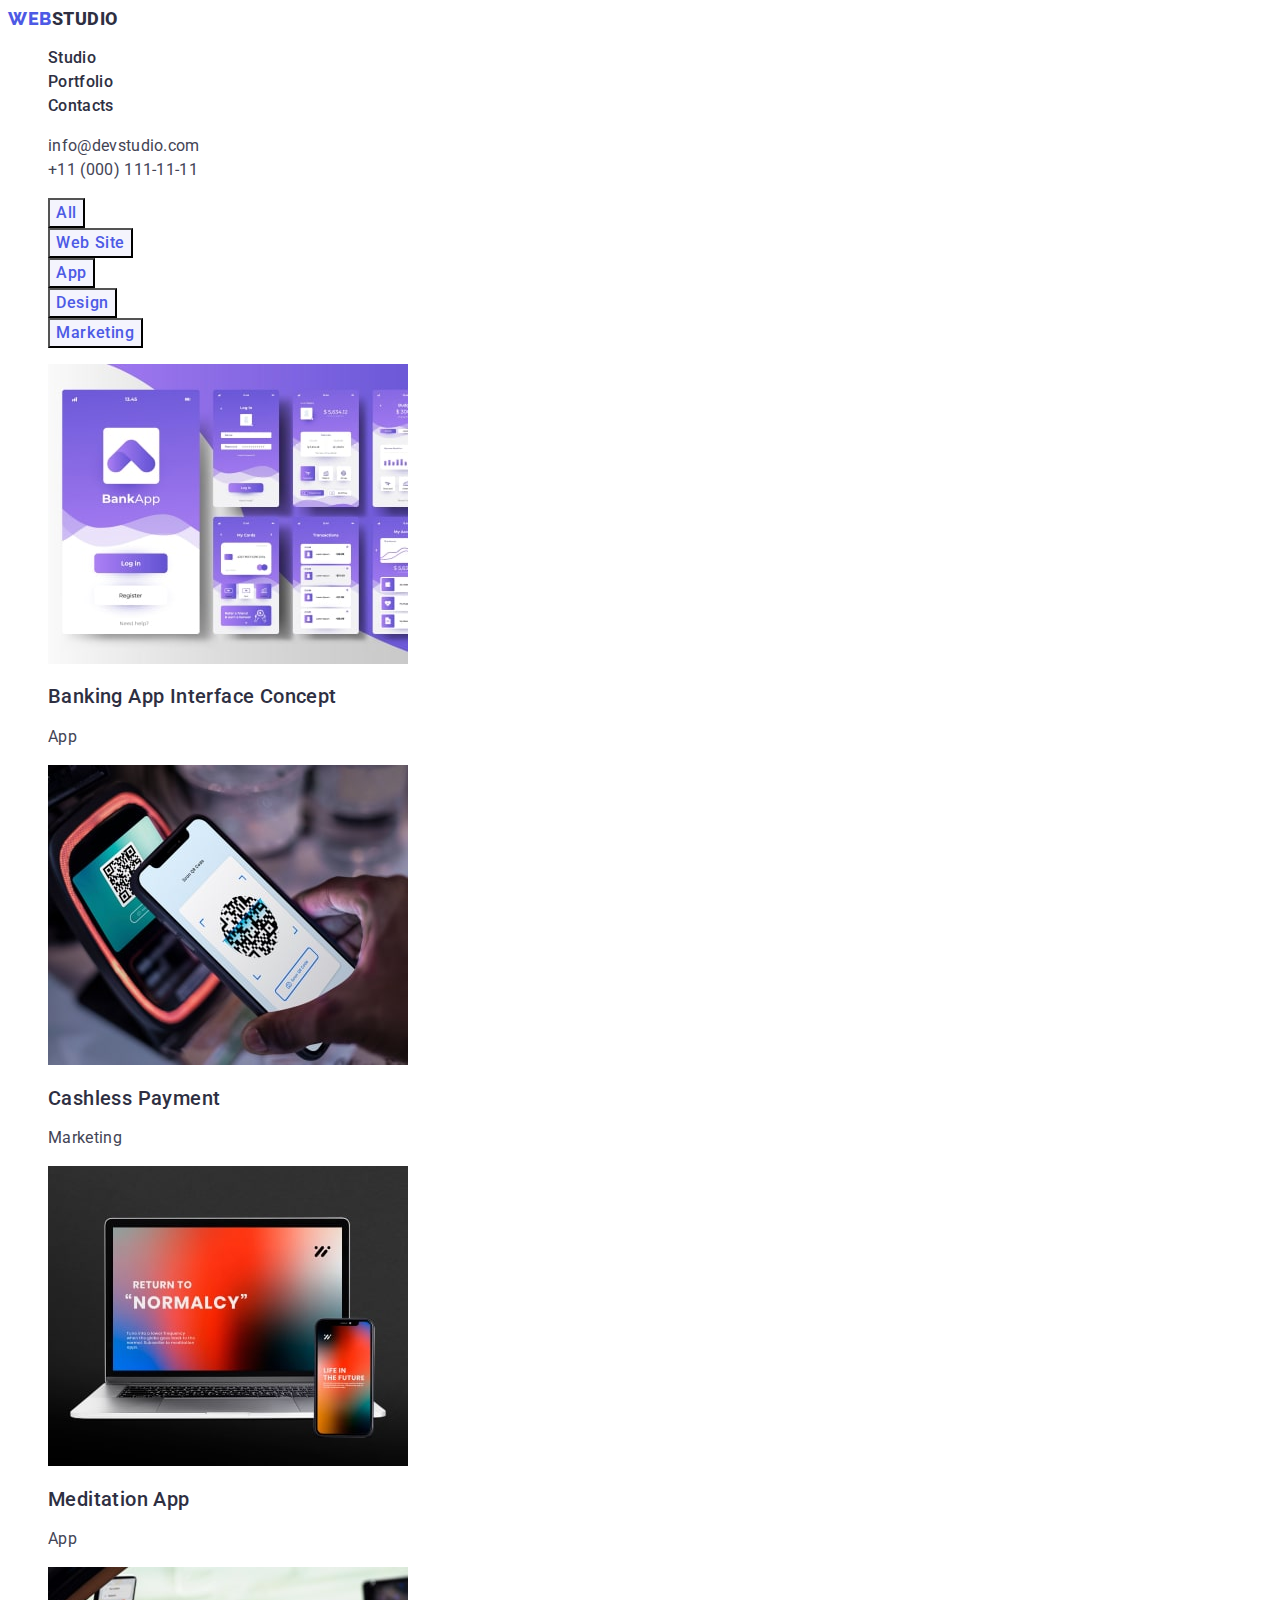
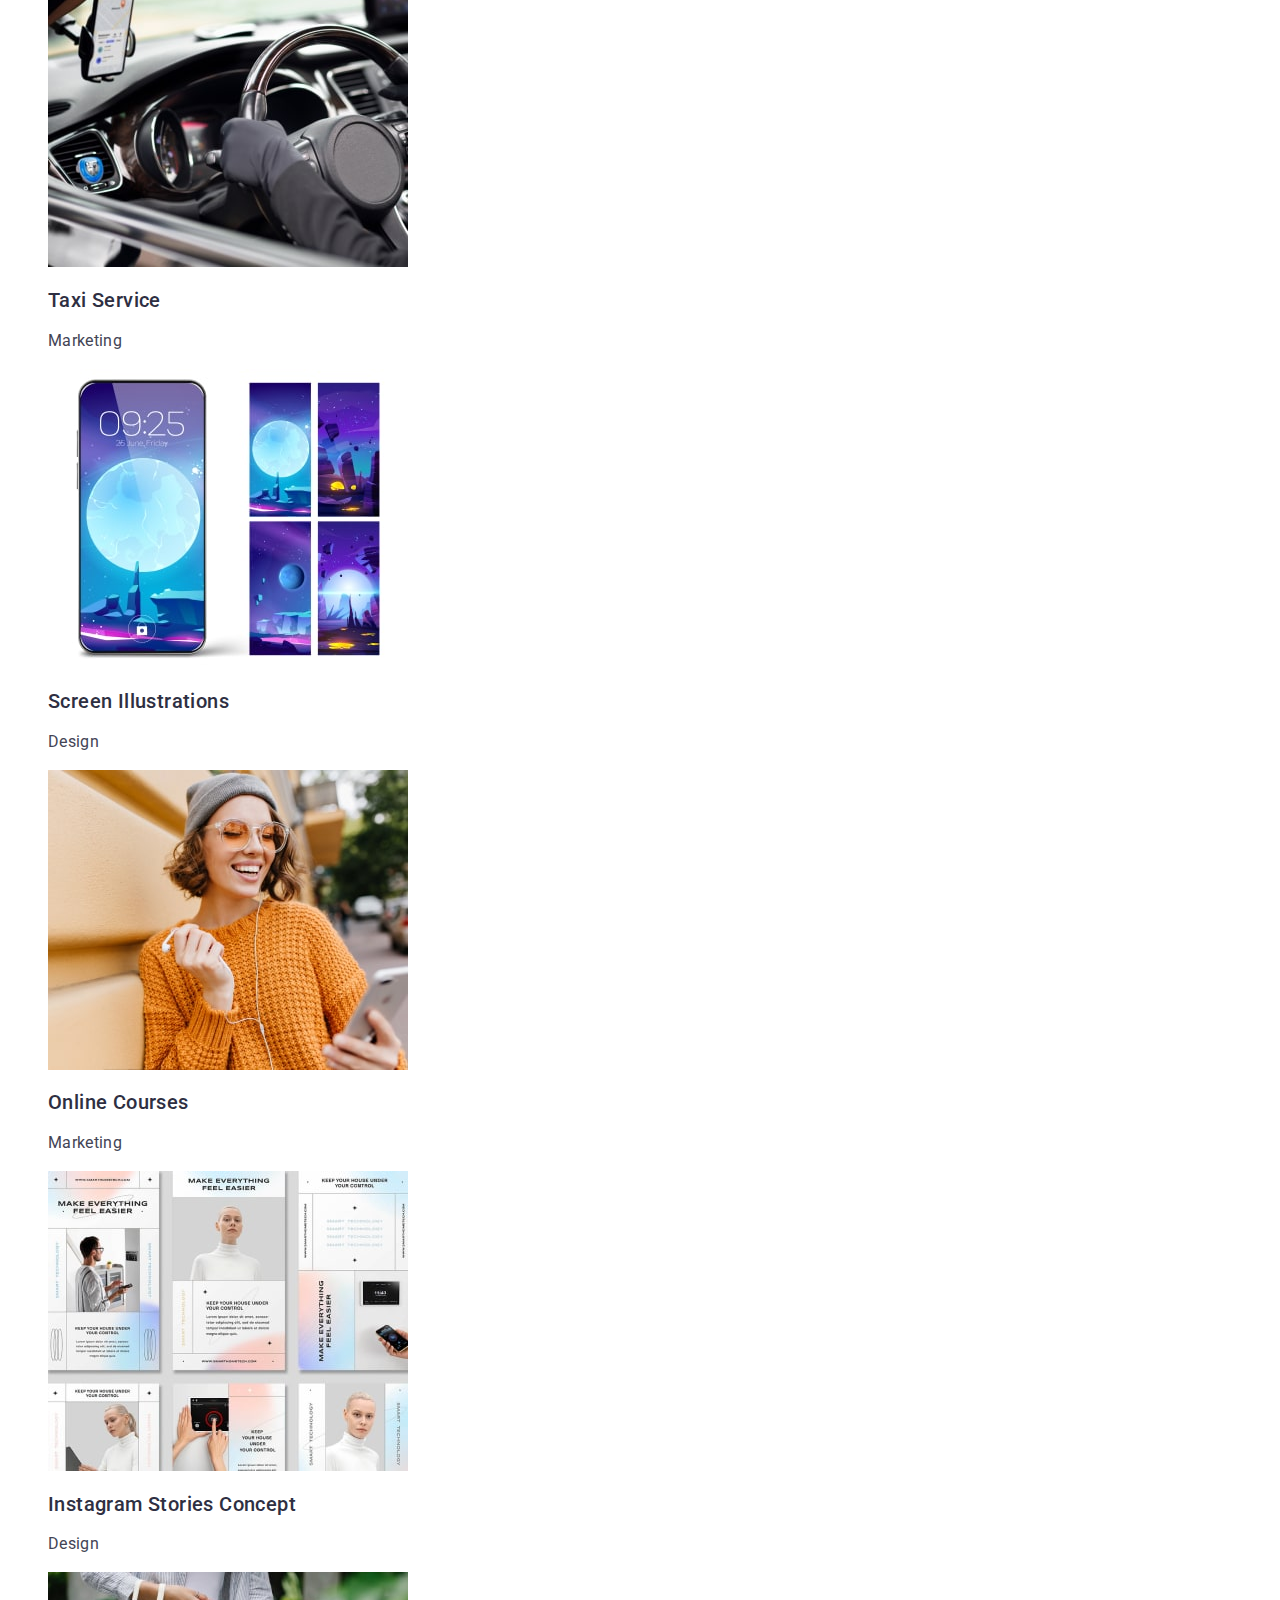
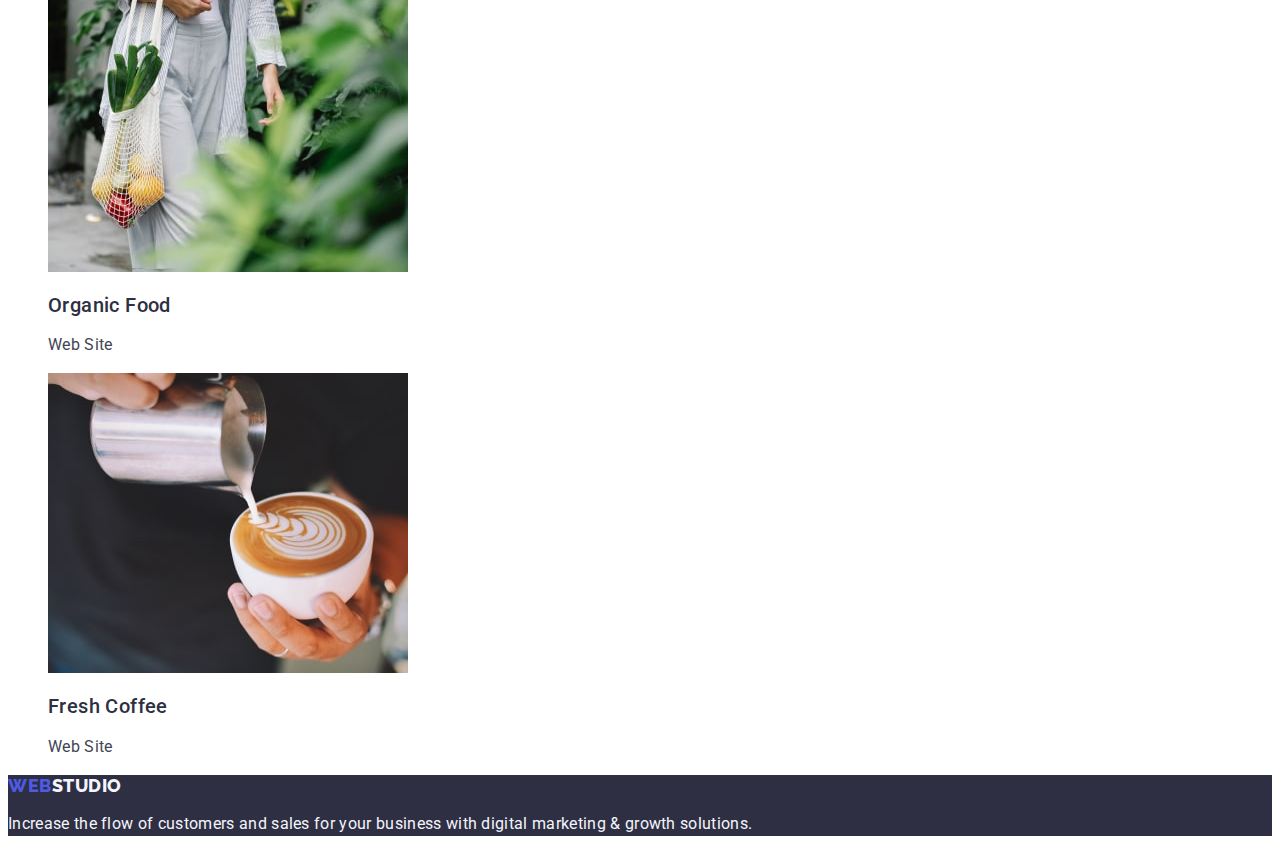
==== portfolio.html @ ce233e4f "update" ====
<!DOCTYPE html>
<html lang="en">
  <head>
    <meta charset="UTF-8" />
    <meta name="viewport" content="width=device-width, initial-scale=1.0" />
    <title>Web studio</title>
    <link rel="preconnect" href="https://fonts.googleapis.com" />
    <link rel="preconnect" href="https://fonts.gstatic.com" crossorigin />
    <link
      href="https://fonts.googleapis.com/css2?family=Raleway:wght@800&family=Roboto:wght@400;500;700&display=swap"
      rel="stylesheet"
    />
    <link rel="stylesheet" href="./css/style.css" />
  </head>
  <body>
    <header class="header">
      <nav class="header-navigation">
        <a class="header-logo link" href="./index.html"
          >Web<span class="header-logo-color">Studio</span></a
        >
        <ul class="header-navigation-list list">
          <li class="header-navigation-item">
            <a class="header-link link nav" href="./index.html">Studio</a>
          </li>
          <li class="header-navigation-item">
            <a class="header-link link nav" href="./portfolio.html"
              >Portfolio</a
            >
          </li>
          <li class="header-navigation-item">
            <a class="header-link link nav" href="">Contacts</a>
          </li>
        </ul>
      </nav>
      <address class="header-address address">
        <ul class="header-address-list list">
          <li class="header-address-item">
            <a
              class="header-address-link link nav"
              href="mailto:info@devstudio.com"
              >info@devstudio.com</a
            >
          </li>
          <li class="header-address-item">
            <a class="header-address-link link nav" href="tel:+110001111111"
              >+11 (000) 111-11-11</a
            >
          </li>
        </ul>
      </address>
    </header>
    <main>
      <section class="portfolio">
        <h1 class="portfolio-title" hidden>Filters</h1>
        <ul class="portfolio-filter-list list">
          <li class="portfolio-filter-item">
            <button class="portfolio-filter-button button" type="button">
              All
            </button>
          </li>
          <li class="portfolio-filter-item">
            <button class="portfolio-filter-button button" type="button">
              Web Site
            </button>
          </li>
          <li class="portfolio-filter-item">
            <button class="portfolio-filter-button button" type="button">
              App
            </button>
          </li>
          <li class="portfolio-filter-item">
            <button class="portfolio-filter-button button" type="button">
              Design
            </button>
          </li>
          <li class="portfolio-filter-item">
            <button class="portfolio-filter-button button" type="button">
              Marketing
            </button>
          </li>
        </ul>
        <ul class="portfolio-list list">
          <li class="portfolio-list-item">
            <a class="portfolio-img-link link" href="">
              <img
                class="portfolio-list-img"
                src="./images/banking-app.jpg"
                alt="Banking App Interface Concept"
                width="360"
                height="300"
              />
              <h2 class="portfolio-list-title">
                Banking App Interface Concept
              </h2>
              <p class="portfolio-list-text">App</p></a
            >
          </li>
          <li class="portfolio-list-item">
            <a class="portfolio-img-link link" href="">
              <img
                class="portfolio-list-img"
                src="./images/cashless-payment.jpg"
                alt="Cashless Payment"
                width="360"
                height="300"
              />
              <h2 class="portfolio-list-title">Cashless Payment</h2>
              <p class="portfolio-list-text">Marketing</p></a
            >
          </li>
          <li class="portfolio-list-item">
            <a class="portfolio-img-link link" href="">
              <img
                class="portfolio-list-img"
                src="./images/meditation-app.jpg"
                alt="Meditation App"
                width="360"
                height="300"
              />
              <h2 class="portfolio-list-title">Meditation App</h2>
              <p class="portfolio-list-text">App</p></a
            >
          </li>
          <li class="portfolio-list-item">
            <a class="portfolio-img-link link" href="">
              <img
                class="portfolio-list-img"
                src="./images/taxi-service.jpg"
                alt="Taxi Service"
                width="360"
                height="300"
              />
              <h2 class="portfolio-list-title">Taxi Service</h2>
              <p class="portfolio-list-text">Marketing</p></a
            >
          </li>
          <li class="portfolio-list-item">
            <a class="portfolio-img-link link" href="">
              <img
                class="portfolio-list-img"
                src="./images/screen-illustrations.jpg"
                alt="Screen Illustrations"
                width="360"
                height="300"
              />
              <h2 class="portfolio-list-title">Screen Illustrations</h2>
              <p class="portfolio-list-text">Design</p></a
            >
          </li>
          <li class="portfolio-list-item">
            <a class="portfolio-img-link link" href="">
              <img
                class="portfolio-list-img"
                src="./images/online-courses.jpg"
                alt="Online Courses"
                width="360"
                height="300"
              />
              <h2 class="portfolio-list-title">Online Courses</h2>
              <p class="portfolio-list-text">Marketing</p></a
            >
          </li>
          <li class="portfolio-list-item">
            <a class="portfolio-img-link link" href="">
              <img
                class="portfolio-list-img"
                src="./images/instagram-stories-concept.jpg"
                alt="Instagram Stories Concept"
                width="360"
                height="300"
              />
              <h2 class="portfolio-list-title">Instagram Stories Concept</h2>
              <p class="portfolio-list-text">Design</p></a
            >
          </li>
          <li class="portfolio-list-item">
            <a class="portfolio-img-link link" href="">
              <img
                class="portfolio-list-img"
                src="./images/organic-food.jpg"
                alt="Organic Food"
                width="360"
                height="300"
              />
              <h2 class="portfolio-list-title">Organic Food</h2>
              <p class="portfolio-list-text">Web Site</p></a
            >
          </li>
          <li class="portfolio-list-item">
            <a class="portfolio-img-link link" href="">
              <img
                class="portfolio-list-img"
                src="./images/fresh-coffee.jpg"
                alt="Fresh Coffee"
                width="360"
                height="300"
              />
              <h2 class="portfolio-list-title">Fresh Coffee</h2>
              <p class="portfolio-list-text">Web Site</p></a
            >
          </li>
        </ul>
      </section>
    </main>
    <footer class="footer">
      <a class="footer-logo link" href="./index.html"
        >Web<span class="footer-logo-color">Studio</span></a
      >
      <p class="footer-text">
        Increase the flow of customers and sales for your business with digital
        marketing & growth solutions.
      </p>
    </footer>
  </body>
</html>
---- css/style.css ----
:root {
  /* Fonts --------------------------------------------------------------- */

  --pramiry-font: "Roboto", sans-serif;

  /* Colors ---------------------------------------------------------------*/
  --iris: #4d5ae5;
  --ocean: #404bbf;
  --navy-blue: #2e2f42;
  --green: #31d0aa;
  --slate: #434455;
  --light-slate: #8e8f99;
  --cornflower: #e7e9fc;
  --cloud: #f4f4fd;
  --navy-blue-modal: #2e2f42;
  --grey: #2e2f42;
  --white: #fff;
  --dairy: #fcfcfc;
}

body {
  font-family: var(--pramiry-font);
  color: #434455;
  background-color: var(--white);
}

.link {
  text-decoration: none;
  color: currentColor;
}
.list {
  list-style-type: none;
}
.address {
  font-style: normal;
}
.button:hover,
.button:focus {
  color: var(--white);
  background: var(--ocean);
}
.nav:active,
.nav:hover,
.nav:focus {
  color: var(--ocean);
}
/* Header styles --------------------------------------------------------------- */

.header {
}
.header-navigation {
}
.header-logo {
  color: var(--iris);
  font-family: "Raleway", sans-serif;
  font-size: 18px;
  font-weight: 800;
  line-height: 1.17;
  letter-spacing: 0.03em;
  text-transform: uppercase;
}
.header-logo-color {
  font-family: var(--pramiry-font);
  color: var(--navy-blue-modal);
  font-size: 18px;
  font-weight: 800;
  line-height: 1.16;
  letter-spacing: 0.03em;
}
.header-navigation-list {
}
.header-navigation-item {
  color: var(--navy-blue);
  font-family: Roboto;
  font-size: 16px;
  font-weight: 500;
  line-height: 1.5;
  letter-spacing: 0.02em;
}
.header-link {
}
.header-address {
  font-style: normal;
}
.header-address-list {
}
.header-address-item {
  color: var(--slate);
  font-family: Roboto;
  font-size: 16px;
  font-style: normal;
  line-height: 1.5;
  letter-spacing: 0.02em;
}
.header-address-link {
}

/* Main styles --------------------------------------------------------------- */

.main {
}

/* Hero ---------------------------------------------------------------*/

.hero {
  background: var(--navy-blue);
}
.hero-title {
  color: var(--white);
  text-align: center;
  font-family: --pramiry-font;
  font-size: 56px;
  line-height: 1.07;
  letter-spacing: 0.02em;
}
.hero-button {
  color: var(--white);
  background: var(--iris);
  font-family: var(--pramiry-font);
  font-size: 16px;
  font-weight: 500;
  line-height: 1.5;
  letter-spacing: 0.04em;
  cursor: pointer;
}

/*Adventages ---------------------------------------------------------------*/

.advantages {
}
.advantages-title {
}
.advantages-list {
}
.advantages-list-item {
}
.advantages-item-title {
  color: var(--navy-blue);
  font-family: var(--pramiry-font);
  font-size: 20px;
  font-weight: 500;
  line-height: 1.2;
  letter-spacing: 0.02em;
}
.advantages-item-text {
  color: var(--slate);
  font-family: var(--pramiry-font);
  font-size: 16px;
  line-height: 1.5;
  letter-spacing: 0.02em;
}

/* Examples --------------------------------------------------------------- */

.examples {
}
.examples-title {
  color: var(--navy-blue);
  text-align: center;
  font-family: var(--pramiry-font);
  font-size: 36px;
  line-height: 1.11;
  letter-spacing: 0.02em;
  text-transform: capitalize;
}
.examples-list {
}
.examples-list-item {
}
.examples-list-img {
}

/* Team --------------------------------------------------------------- */

.team {
  background-color: var(--cloud);
}
.team-title {
  color: var(--navy-blue);
  text-align: center;
  font-family: var(--pramiry-font);
  font-size: 36px;
  line-height: 1.11;
  letter-spacing: 0.02em;
  text-transform: capitalize;
}
.team-list {
}
.team-list-item {
  background-color: var(--white);
}
.team-list-img {
}
.team-list-title {
  color: var(--navy-blue);
  text-align: center;
  font-family: var(--pramiry-font);
  font-size: 20px;
  font-weight: 500;
  line-height: 1.2;
  letter-spacing: 0.02em;
}
.team-list-text {
  color: var(--slate);
  text-align: center;
  font-family: var(--pramiry-font);
  font-size: 16px;
  line-height: 1.5;
  letter-spacing: 0.02em;
}

/* Footer --------------------------------------------------------------- */

.footer {
  background: var(--navy-blue);
}
.footer-text {
  color: var(--cloud);
  font-family: var(--pramiry-font);
  font-size: 16px;
  line-height: 1.5;
  letter-spacing: 0.02em;
}
.footer-logo {
  color: var(--iris);
  font-family: "Raleway", sans-serif;
  font-size: 18px;
  font-weight: 800;
  line-height: 1.17;
  letter-spacing: 0.03em;
  text-transform: uppercase;
}
.footer-logo-link {
}
.footer-logo-color {
  color: var(--cloud, #f4f4fd);
  font-family: "Raleway", sans-serif;
  font-size: 18px;
  font-weight: 800;
  line-height: 1.17;
  letter-spacing: 0.03em;
  text-transform: uppercase;
}

/* Portfolio ---------------------------------------------------------------*/

.portfolio {
}
.portfolio-title {
}
.portfolio-filter-list {
}
.portfolio-filter-item {
}
.portfolio-filter-button {
  color: var(--iris);
  background: var(--cloud);
  text-align: center;
  font-family: var(--pramiry-font);
  font-size: 16px;
  font-weight: 500;
  line-height: 1.5;
  letter-spacing: 0.04em;
  cursor: pointer;
}
.portfolio-list {
}
.portfolio-list-item {
}
.portfolio-list-img {
}
.portfolio-img-link {
}
.portfolio-list-title {
  color: var(--navy-blue);
  font-family: var(--pramiry-font);
  font-size: 20px;
  font-weight: 500;
  line-height: 1.2;
  letter-spacing: 0.02em;
}
.portfolio-list-text {
  color: var(--slate);
  font-family: var(--pramiry-font);
  font-size: 16px;
  line-height: 1.5;
  letter-spacing: 0.02em;
}
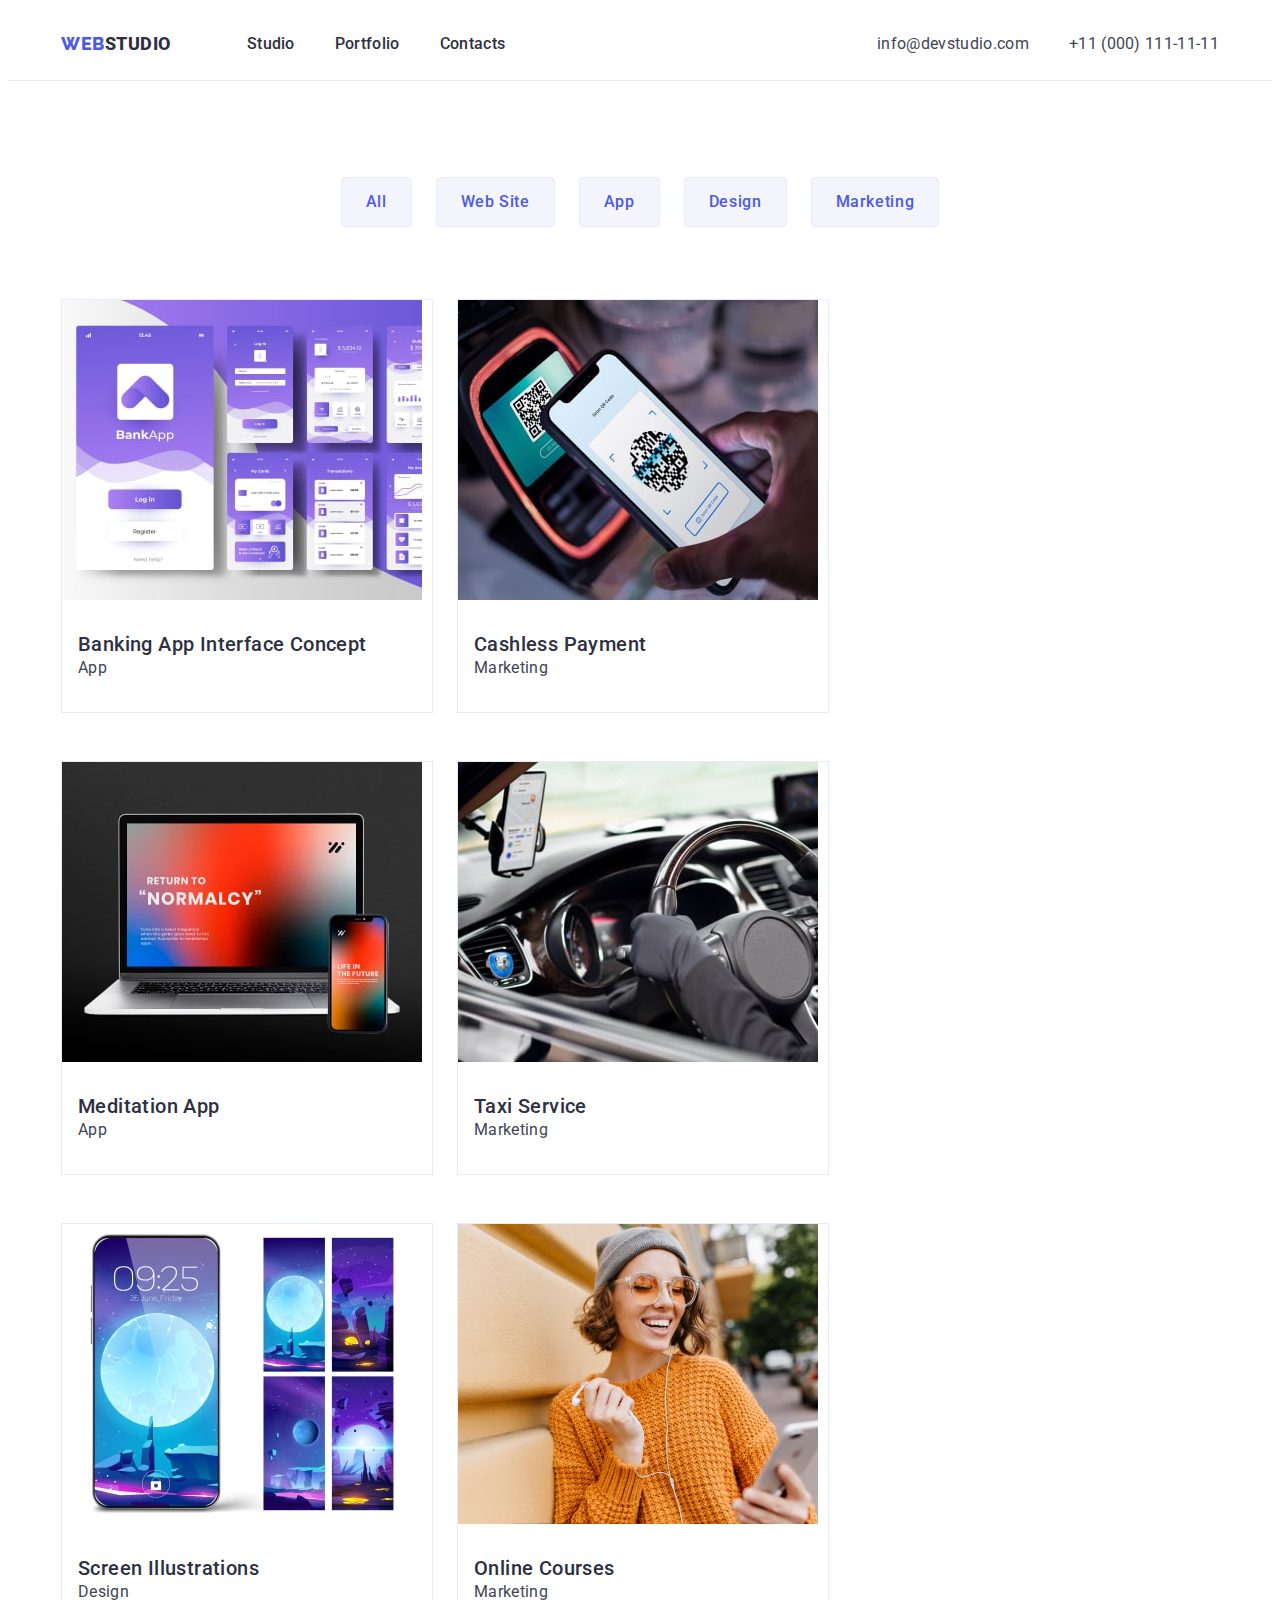
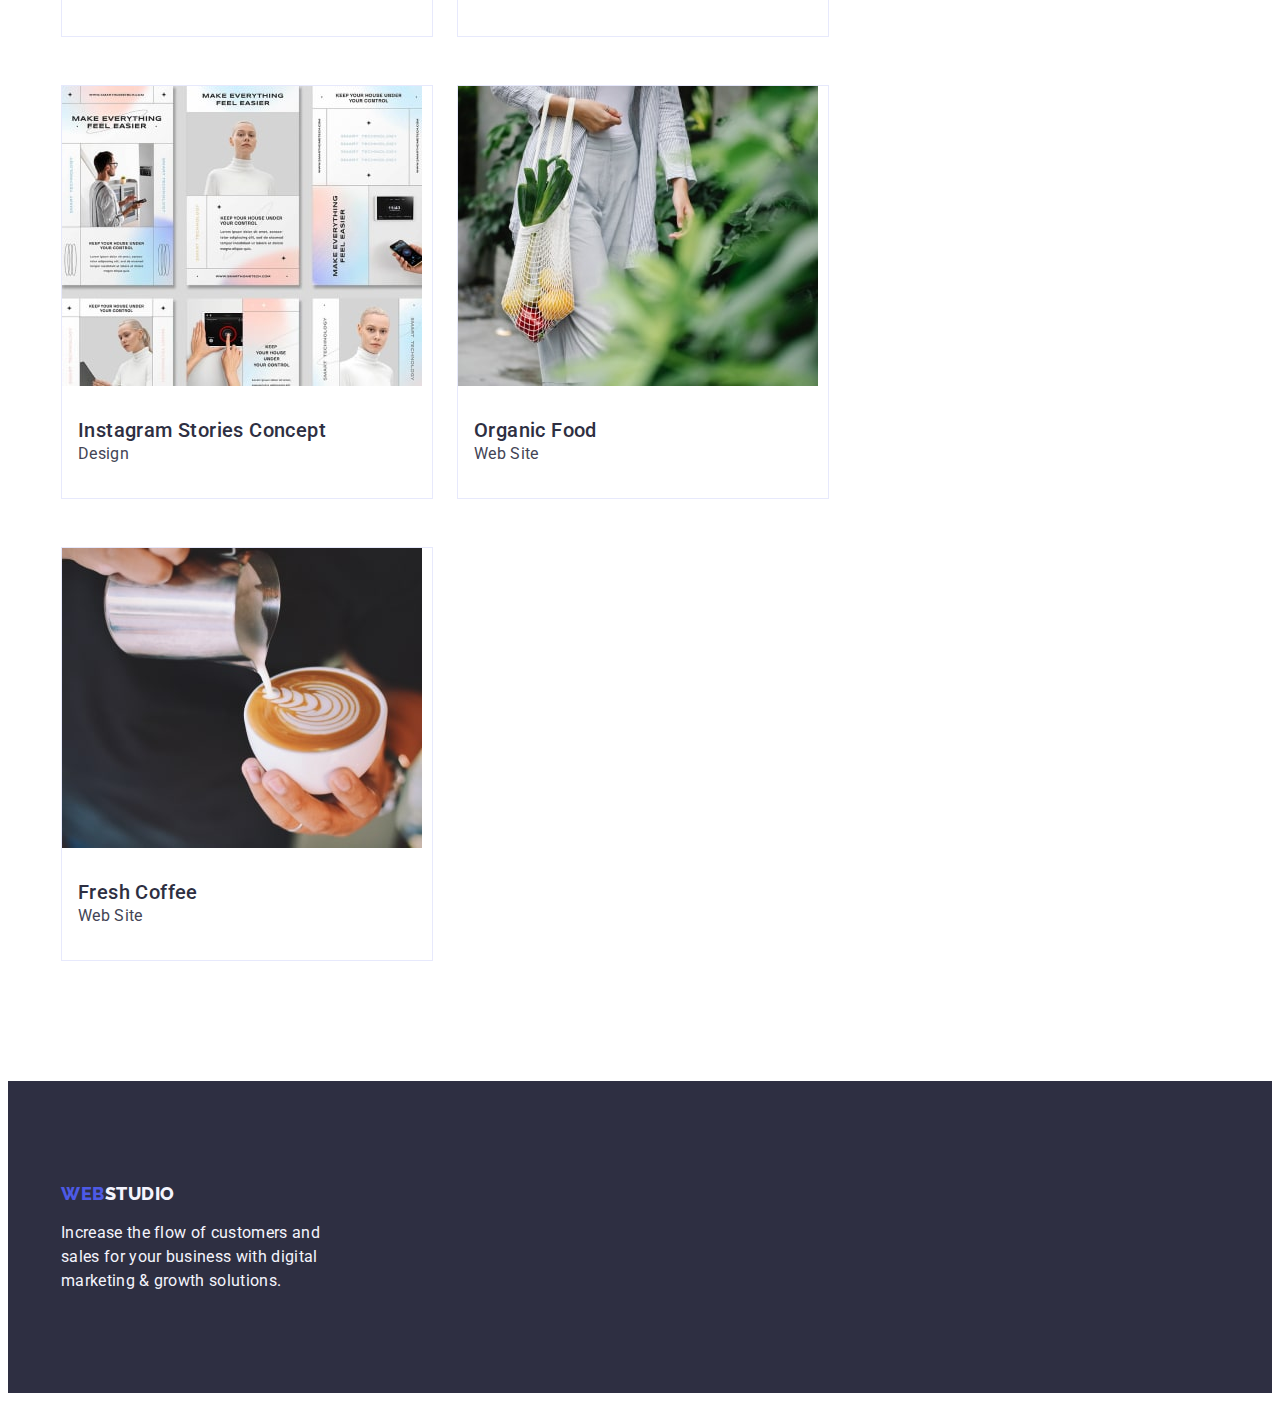
==== commit 43a6bdbc: "update" ====
--- a/portfolio.html
+++ b/portfolio.html
@@ -10,206 +10,221 @@
       href="https://fonts.googleapis.com/css2?family=Raleway:wght@800&family=Roboto:wght@400;500;700&display=swap"
       rel="stylesheet"
     />
+    <link
+      rel="stylesheet"
+      href="https://cdnjs.cloudflare.com/ajax/libs/modern-normalize/2.0.0/modern-normalize.min.css"
+      integrity="sha512-4xo8blKMVCiXpTaLzQSLSw3KFOVPWhm/TRtuPVc4WG6kUgjH6J03IBuG7JZPkcWMxJ5huwaBpOpnwYElP/m6wg=="
+      crossorigin="anonymous"
+      referrerpolicy="no-referrer"
+    />
     <link rel="stylesheet" href="./css/style.css" />
   </head>
   <body>
     <header class="header">
-      <nav class="header-navigation">
-        <a class="header-logo link" href="./index.html"
-          >Web<span class="header-logo-color">Studio</span></a
-        >
-        <ul class="header-navigation-list list">
-          <li class="header-navigation-item">
-            <a class="header-link link nav" href="./index.html">Studio</a>
-          </li>
-          <li class="header-navigation-item">
-            <a class="header-link link nav" href="./portfolio.html"
-              >Portfolio</a
-            >
-          </li>
-          <li class="header-navigation-item">
-            <a class="header-link link nav" href="">Contacts</a>
-          </li>
-        </ul>
-      </nav>
-      <address class="header-address address">
-        <ul class="header-address-list list">
-          <li class="header-address-item">
-            <a
-              class="header-address-link link nav"
-              href="mailto:info@devstudio.com"
-              >info@devstudio.com</a
-            >
-          </li>
-          <li class="header-address-item">
-            <a class="header-address-link link nav" href="tel:+110001111111"
-              >+11 (000) 111-11-11</a
-            >
-          </li>
-        </ul>
-      </address>
+      <div class="container header-container">
+        <nav class="header-navigation">
+          <a class="header-logo link" href="./index.html"
+            >Web<span class="header-logo-color">Studio</span></a
+          >
+          <ul class="header-navigation-list list">
+            <li class="header-navigation-item">
+              <a class="header-link link nav" href="./index.html">Studio</a>
+            </li>
+            <li class="header-navigation-item">
+              <a class="header-link link nav" href="./portfolio.html"
+                >Portfolio</a
+              >
+            </li>
+            <li class="header-navigation-item">
+              <a class="header-link link nav" href="">Contacts</a>
+            </li>
+          </ul>
+        </nav>
+        <address class="header-address address">
+          <ul class="header-address-list list">
+            <li class="header-address-item">
+              <a
+                class="header-address-link link nav"
+                href="mailto:info@devstudio.com"
+                >info@devstudio.com</a
+              >
+            </li>
+            <li class="header-address-item">
+              <a class="header-address-link link nav" href="tel:+110001111111"
+                >+11 (000) 111-11-11</a
+              >
+            </li>
+          </ul>
+        </address>
+      </div>
     </header>
     <main>
       <section class="portfolio">
-        <h1 class="portfolio-title" hidden>Filters</h1>
-        <ul class="portfolio-filter-list list">
-          <li class="portfolio-filter-item">
-            <button class="portfolio-filter-button button" type="button">
-              All
-            </button>
-          </li>
-          <li class="portfolio-filter-item">
-            <button class="portfolio-filter-button button" type="button">
-              Web Site
-            </button>
-          </li>
-          <li class="portfolio-filter-item">
-            <button class="portfolio-filter-button button" type="button">
-              App
-            </button>
-          </li>
-          <li class="portfolio-filter-item">
-            <button class="portfolio-filter-button button" type="button">
-              Design
-            </button>
-          </li>
-          <li class="portfolio-filter-item">
-            <button class="portfolio-filter-button button" type="button">
-              Marketing
-            </button>
-          </li>
-        </ul>
-        <ul class="portfolio-list list">
-          <li class="portfolio-list-item">
-            <a class="portfolio-img-link link" href="">
-              <img
-                class="portfolio-list-img"
-                src="./images/banking-app.jpg"
-                alt="Banking App Interface Concept"
-                width="360"
-                height="300"
-              />
-              <h2 class="portfolio-list-title">
-                Banking App Interface Concept
-              </h2>
-              <p class="portfolio-list-text">App</p></a
-            >
-          </li>
-          <li class="portfolio-list-item">
-            <a class="portfolio-img-link link" href="">
-              <img
-                class="portfolio-list-img"
-                src="./images/cashless-payment.jpg"
-                alt="Cashless Payment"
-                width="360"
-                height="300"
-              />
-              <h2 class="portfolio-list-title">Cashless Payment</h2>
-              <p class="portfolio-list-text">Marketing</p></a
-            >
-          </li>
-          <li class="portfolio-list-item">
-            <a class="portfolio-img-link link" href="">
-              <img
-                class="portfolio-list-img"
-                src="./images/meditation-app.jpg"
-                alt="Meditation App"
-                width="360"
-                height="300"
-              />
-              <h2 class="portfolio-list-title">Meditation App</h2>
-              <p class="portfolio-list-text">App</p></a
-            >
-          </li>
-          <li class="portfolio-list-item">
-            <a class="portfolio-img-link link" href="">
-              <img
-                class="portfolio-list-img"
-                src="./images/taxi-service.jpg"
-                alt="Taxi Service"
-                width="360"
-                height="300"
-              />
-              <h2 class="portfolio-list-title">Taxi Service</h2>
-              <p class="portfolio-list-text">Marketing</p></a
-            >
-          </li>
-          <li class="portfolio-list-item">
-            <a class="portfolio-img-link link" href="">
-              <img
-                class="portfolio-list-img"
-                src="./images/screen-illustrations.jpg"
-                alt="Screen Illustrations"
-                width="360"
-                height="300"
-              />
-              <h2 class="portfolio-list-title">Screen Illustrations</h2>
-              <p class="portfolio-list-text">Design</p></a
-            >
-          </li>
-          <li class="portfolio-list-item">
-            <a class="portfolio-img-link link" href="">
-              <img
-                class="portfolio-list-img"
-                src="./images/online-courses.jpg"
-                alt="Online Courses"
-                width="360"
-                height="300"
-              />
-              <h2 class="portfolio-list-title">Online Courses</h2>
-              <p class="portfolio-list-text">Marketing</p></a
-            >
-          </li>
-          <li class="portfolio-list-item">
-            <a class="portfolio-img-link link" href="">
-              <img
-                class="portfolio-list-img"
-                src="./images/instagram-stories-concept.jpg"
-                alt="Instagram Stories Concept"
-                width="360"
-                height="300"
-              />
-              <h2 class="portfolio-list-title">Instagram Stories Concept</h2>
-              <p class="portfolio-list-text">Design</p></a
-            >
-          </li>
-          <li class="portfolio-list-item">
-            <a class="portfolio-img-link link" href="">
-              <img
-                class="portfolio-list-img"
-                src="./images/organic-food.jpg"
-                alt="Organic Food"
-                width="360"
-                height="300"
-              />
-              <h2 class="portfolio-list-title">Organic Food</h2>
-              <p class="portfolio-list-text">Web Site</p></a
-            >
-          </li>
-          <li class="portfolio-list-item">
-            <a class="portfolio-img-link link" href="">
-              <img
-                class="portfolio-list-img"
-                src="./images/fresh-coffee.jpg"
-                alt="Fresh Coffee"
-                width="360"
-                height="300"
-              />
-              <h2 class="portfolio-list-title">Fresh Coffee</h2>
-              <p class="portfolio-list-text">Web Site</p></a
-            >
-          </li>
-        </ul>
+        <div class="container">
+          <h1 class="portfolio-title" hidden>Filters</h1>
+          <ul class="portfolio-filter-list list">
+            <li class="portfolio-filter-item">
+              <button class="portfolio-filter-button button" type="button">
+                All
+              </button>
+            </li>
+            <li class="portfolio-filter-item">
+              <button class="portfolio-filter-button button" type="button">
+                Web Site
+              </button>
+            </li>
+            <li class="portfolio-filter-item">
+              <button class="portfolio-filter-button button" type="button">
+                App
+              </button>
+            </li>
+            <li class="portfolio-filter-item">
+              <button class="portfolio-filter-button button" type="button">
+                Design
+              </button>
+            </li>
+            <li class="portfolio-filter-item">
+              <button class="portfolio-filter-button button" type="button">
+                Marketing
+              </button>
+            </li>
+          </ul>
+          <ul class="portfolio-list list">
+            <li class="portfolio-list-item">
+              <a class="portfolio-img-link link" href="">
+                <img
+                  class="portfolio-list-img"
+                  src="./images/banking-app.jpg"
+                  alt="Banking App Interface Concept"
+                  width="360"
+                  height="300"
+                />
+                <h2 class="portfolio-list-title">
+                  Banking App Interface Concept
+                </h2>
+                <p class="portfolio-list-text">App</p></a
+              >
+            </li>
+            <li class="portfolio-list-item">
+              <a class="portfolio-img-link link" href="">
+                <img
+                  class="portfolio-list-img"
+                  src="./images/cashless-payment.jpg"
+                  alt="Cashless Payment"
+                  width="360"
+                  height="300"
+                />
+                <h2 class="portfolio-list-title">Cashless Payment</h2>
+                <p class="portfolio-list-text">Marketing</p></a
+              >
+            </li>
+            <li class="portfolio-list-item">
+              <a class="portfolio-img-link link" href="">
+                <img
+                  class="portfolio-list-img"
+                  src="./images/meditation-app.jpg"
+                  alt="Meditation App"
+                  width="360"
+                  height="300"
+                />
+                <h2 class="portfolio-list-title">Meditation App</h2>
+                <p class="portfolio-list-text">App</p></a
+              >
+            </li>
+            <li class="portfolio-list-item">
+              <a class="portfolio-img-link link" href="">
+                <img
+                  class="portfolio-list-img"
+                  src="./images/taxi-service.jpg"
+                  alt="Taxi Service"
+                  width="360"
+                  height="300"
+                />
+                <h2 class="portfolio-list-title">Taxi Service</h2>
+                <p class="portfolio-list-text">Marketing</p></a
+              >
+            </li>
+            <li class="portfolio-list-item">
+              <a class="portfolio-img-link link" href="">
+                <img
+                  class="portfolio-list-img"
+                  src="./images/screen-illustrations.jpg"
+                  alt="Screen Illustrations"
+                  width="360"
+                  height="300"
+                />
+                <h2 class="portfolio-list-title">Screen Illustrations</h2>
+                <p class="portfolio-list-text">Design</p></a
+              >
+            </li>
+            <li class="portfolio-list-item">
+              <a class="portfolio-img-link link" href="">
+                <img
+                  class="portfolio-list-img"
+                  src="./images/online-courses.jpg"
+                  alt="Online Courses"
+                  width="360"
+                  height="300"
+                />
+                <h2 class="portfolio-list-title">Online Courses</h2>
+                <p class="portfolio-list-text">Marketing</p></a
+              >
+            </li>
+            <li class="portfolio-list-item">
+              <a class="portfolio-img-link link" href="">
+                <img
+                  class="portfolio-list-img"
+                  src="./images/instagram-stories-concept.jpg"
+                  alt="Instagram Stories Concept"
+                  width="360"
+                  height="300"
+                />
+                <h2 class="portfolio-list-title">Instagram Stories Concept</h2>
+                <p class="portfolio-list-text">Design</p></a
+              >
+            </li>
+            <li class="portfolio-list-item">
+              <a class="portfolio-img-link link" href="">
+                <img
+                  class="portfolio-list-img"
+                  src="./images/organic-food.jpg"
+                  alt="Organic Food"
+                  width="360"
+                  height="300"
+                />
+                <h2 class="portfolio-list-title">Organic Food</h2>
+                <p class="portfolio-list-text">Web Site</p></a
+              >
+            </li>
+            <li class="portfolio-list-item">
+              <a class="portfolio-img-link link" href="">
+                <img
+                  class="portfolio-list-img"
+                  src="./images/fresh-coffee.jpg"
+                  alt="Fresh Coffee"
+                  width="360"
+                  height="300"
+                />
+                <h2 class="portfolio-list-title">Fresh Coffee</h2>
+                <p class="portfolio-list-text">Web Site</p></a
+              >
+            </li>
+          </ul>
+        </div>
       </section>
     </main>
     <footer class="footer">
-      <a class="footer-logo link" href="./index.html"
-        >Web<span class="footer-logo-color">Studio</span></a
-      >
-      <p class="footer-text">
-        Increase the flow of customers and sales for your business with digital
-        marketing & growth solutions.
-      </p>
+      <div class="container">
+        <div class="container-footer">
+          <a class="footer-logo link" href="./index.html"
+            >Web<span class="footer-logo-color">Studio</span></a
+          >
+          <p class="footer-text">
+            Increase the flow of customers and sales for your business with
+            digital marketing & growth solutions.
+          </p>
+        </div>
+      </div>
     </footer>
   </body>
 </html>
--- a/css/style.css
+++ b/css/style.css
@@ -4,6 +4,7 @@
   --pramiry-font: "Roboto", sans-serif;
 
   /* Colors ---------------------------------------------------------------*/
+
   --iris: #4d5ae5;
   --ocean: #404bbf;
   --navy-blue: #2e2f42;
@@ -18,10 +19,20 @@
   --dairy: #fcfcfc;
 }
 
+/* Reset ----------------------------------------------------------------------*/
+
 body {
   font-family: var(--pramiry-font);
   color: #434455;
   background-color: var(--white);
+}
+
+.container {
+  width: 100%;
+  max-width: 1158px;
+  padding-left: 15px;
+  padding-right: 15px;
+  margin: 0 auto;
 }
 
 .link {
@@ -44,11 +55,43 @@
 .nav:focus {
   color: var(--ocean);
 }
+p,
+h1,
+h2,
+h3,
+h4,
+h5,
+h6 {
+  margin-top: 0;
+  margin-bottom: 0;
+}
+
+ul,
+ol {
+  padding-left: 0;
+  margin-top: 0;
+  margin-bottom: 0;
+}
+
+img {
+  display: block;
+}
+
 /* Header styles --------------------------------------------------------------- */
 
 .header {
+  padding-top: 24px;
+  padding-bottom: 24px;
+  border-bottom: 1px solid var(--cornflower);
+}
+.header-container {
+  display: flex;
+  align-items: center;
 }
 .header-navigation {
+  display: flex;
+  align-items: center;
+  gap: 76px;
 }
 .header-logo {
   color: var(--iris);
@@ -68,6 +111,8 @@
   letter-spacing: 0.03em;
 }
 .header-navigation-list {
+  display: flex;
+  gap: 40px;
 }
 .header-navigation-item {
   color: var(--navy-blue);
@@ -81,8 +126,11 @@
 }
 .header-address {
   font-style: normal;
+  margin-left: auto;
 }
 .header-address-list {
+  display: flex;
+  gap: 40px;
 }
 .header-address-item {
   color: var(--slate);
@@ -105,6 +153,13 @@
 .hero {
   background: var(--navy-blue);
 }
+.container-hero {
+  display: flex;
+  flex-direction: column;
+  align-items: center;
+  padding: 188px 472px 188px 472px;
+  gap: 48px;
+}
 .hero-title {
   color: var(--white);
   text-align: center;
@@ -112,6 +167,8 @@
   font-size: 56px;
   line-height: 1.07;
   letter-spacing: 0.02em;
+  width: 496px;
+  height: 120px;
 }
 .hero-button {
   color: var(--white);
@@ -122,6 +179,10 @@
   line-height: 1.5;
   letter-spacing: 0.04em;
   cursor: pointer;
+  display: flex;
+  padding: 16px 32px;
+  border-radius: 4px;
+  box-shadow: 0px 4px 4px 0px rgba(0, 0, 0, 0.15);
 }
 
 /*Adventages ---------------------------------------------------------------*/
@@ -131,6 +192,10 @@
 .advantages-title {
 }
 .advantages-list {
+  display: flex;
+  padding-top: 120px;
+  padding-bottom: 120px;
+  gap: 24px;
 }
 .advantages-list-item {
 }
@@ -154,6 +219,9 @@
 
 .examples {
 }
+.contanier-examples {
+  padding-bottom: 120px;
+}
 .examples-title {
   color: var(--navy-blue);
   text-align: center;
@@ -162,8 +230,11 @@
   line-height: 1.11;
   letter-spacing: 0.02em;
   text-transform: capitalize;
+  margin-bottom: 72px;
 }
 .examples-list {
+  display: flex;
+  gap: 24px;
 }
 .examples-list-item {
 }
@@ -175,6 +246,9 @@
 .team {
   background-color: var(--cloud);
 }
+.container-team {
+  padding-top: 120px;
+}
 .team-title {
   color: var(--navy-blue);
   text-align: center;
@@ -183,13 +257,22 @@
   line-height: 1.11;
   letter-spacing: 0.02em;
   text-transform: capitalize;
+  margin-bottom: 72px;
 }
 .team-list {
+  display: flex;
+  gap: 24px;
+  padding-bottom: 120px;
 }
 .team-list-item {
   background-color: var(--white);
+  border-radius: 0px 0px 4px 4px;
+  box-shadow: 0px 2px 1px 0px rgba(46, 47, 66, 0.08),
+    0px 1px 1px 0px rgba(46, 47, 66, 0.16),
+    0px 1px 6px 0px rgba(46, 47, 66, 0.08);
 }
 .team-list-img {
+  margin-bottom: 32px;
 }
 .team-list-title {
   color: var(--navy-blue);
@@ -207,6 +290,8 @@
   font-size: 16px;
   line-height: 1.5;
   letter-spacing: 0.02em;
+  padding-bottom: 32px;
+  margin-top: 8px;
 }
 
 /* Footer --------------------------------------------------------------- */
@@ -214,12 +299,20 @@
 .footer {
   background: var(--navy-blue);
 }
+.container-footer {
+  padding-top: 101.5px;
+  padding-bottom: 100px;
+}
 .footer-text {
   color: var(--cloud);
   font-family: var(--pramiry-font);
   font-size: 16px;
   line-height: 1.5;
   letter-spacing: 0.02em;
+  display: flex;
+  width: 264px;
+  height: 72px;
+  margin-top: 17.5px;
 }
 .footer-logo {
   color: var(--iris);
@@ -249,6 +342,11 @@
 .portfolio-title {
 }
 .portfolio-filter-list {
+  display: flex;
+  padding-top: 96px;
+  margin-bottom: 72px;
+  justify-content: center;
+  gap: 24px;
 }
 .portfolio-filter-item {
 }
@@ -262,12 +360,23 @@
   line-height: 1.5;
   letter-spacing: 0.04em;
   cursor: pointer;
+  border-radius: 4px;
+  border: 1px solid var(--cornflower, #e7e9fc);
+  padding: 12px 24px 12px 24px;
 }
 .portfolio-list {
+  display: flex;
+  flex-wrap: wrap;
+  gap: 48px 24px;
+  padding-bottom: 120px;
 }
 .portfolio-list-item {
+  width: calc((100% - 48px) / 3);
+  padding-bottom: 32px;
+  border: 1px solid var(--cornflower, #e7e9fc);
 }
 .portfolio-list-img {
+  margin-bottom: 32px;
 }
 .portfolio-img-link {
 }
@@ -278,6 +387,7 @@
   font-weight: 500;
   line-height: 1.2;
   letter-spacing: 0.02em;
+  padding-left: 16px;
 }
 .portfolio-list-text {
   color: var(--slate);
@@ -285,4 +395,5 @@
   font-size: 16px;
   line-height: 1.5;
   letter-spacing: 0.02em;
-}+  padding-left: 16px;
+}
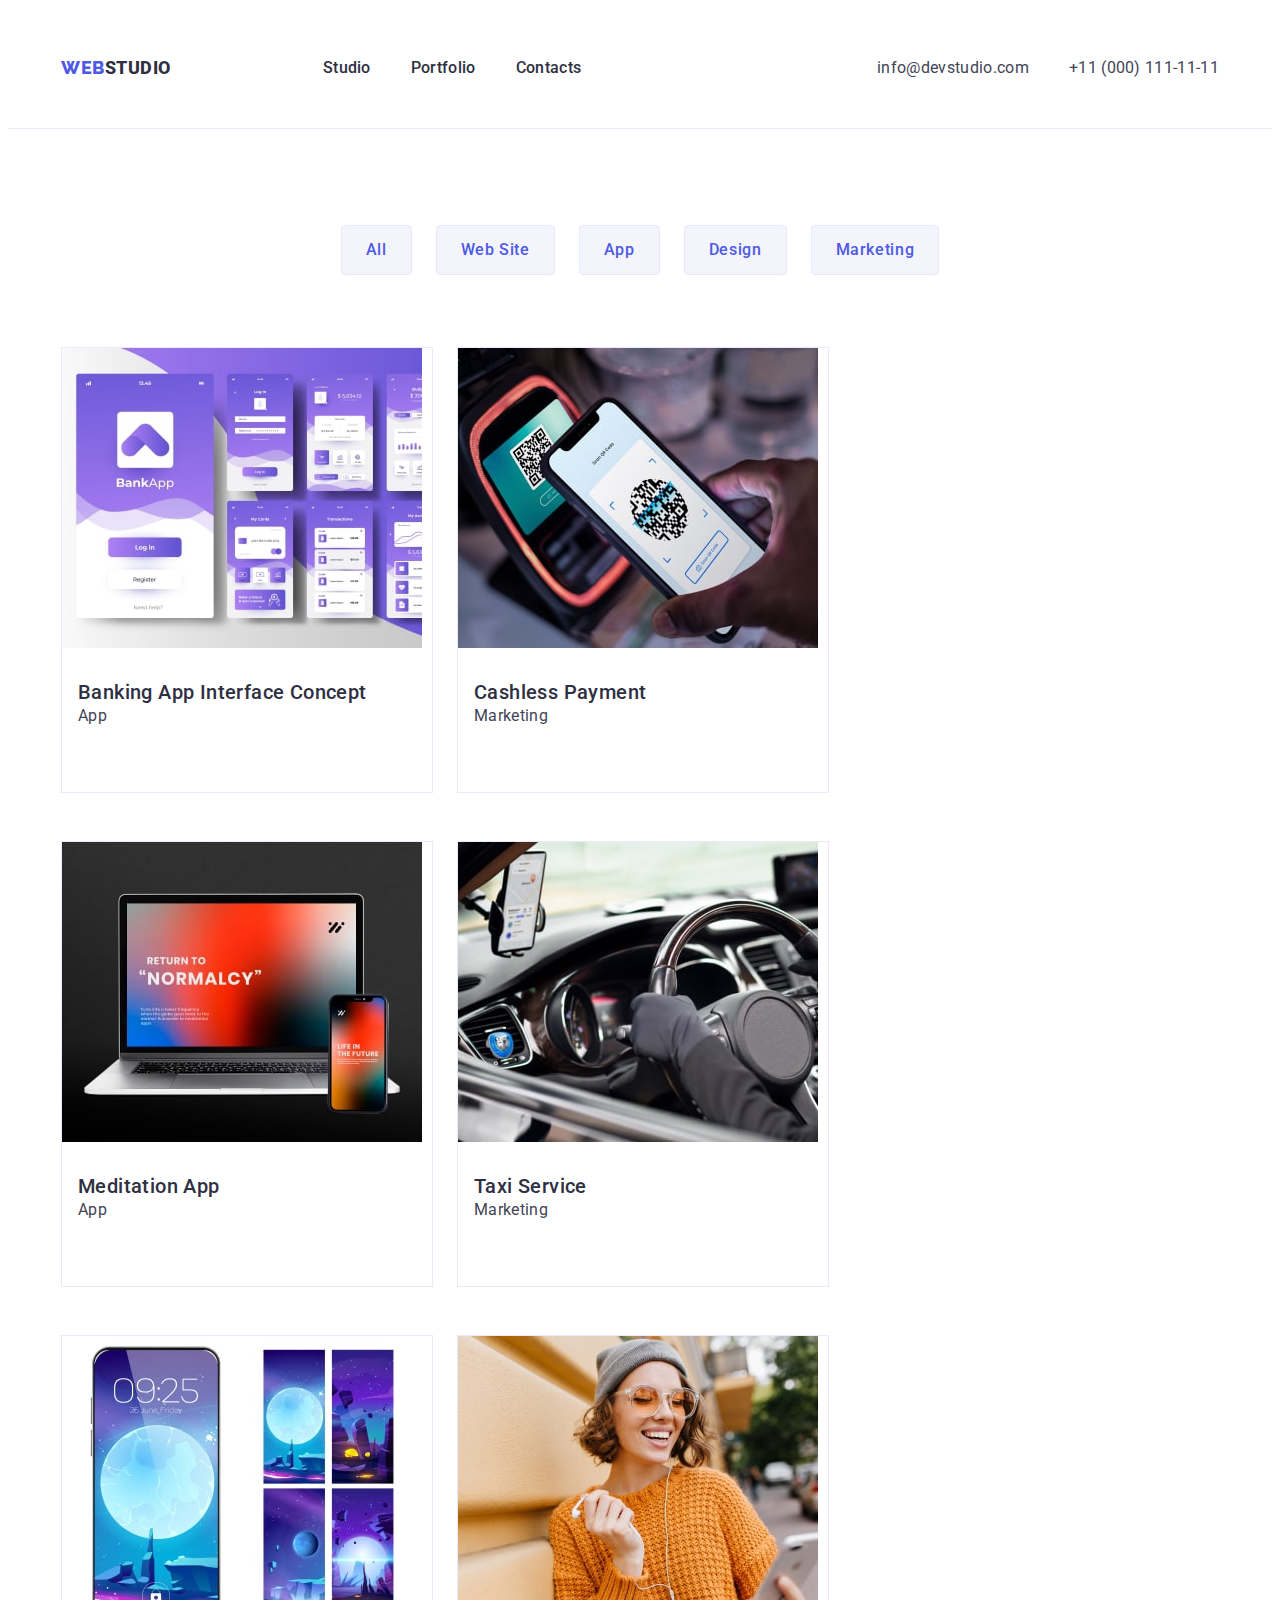
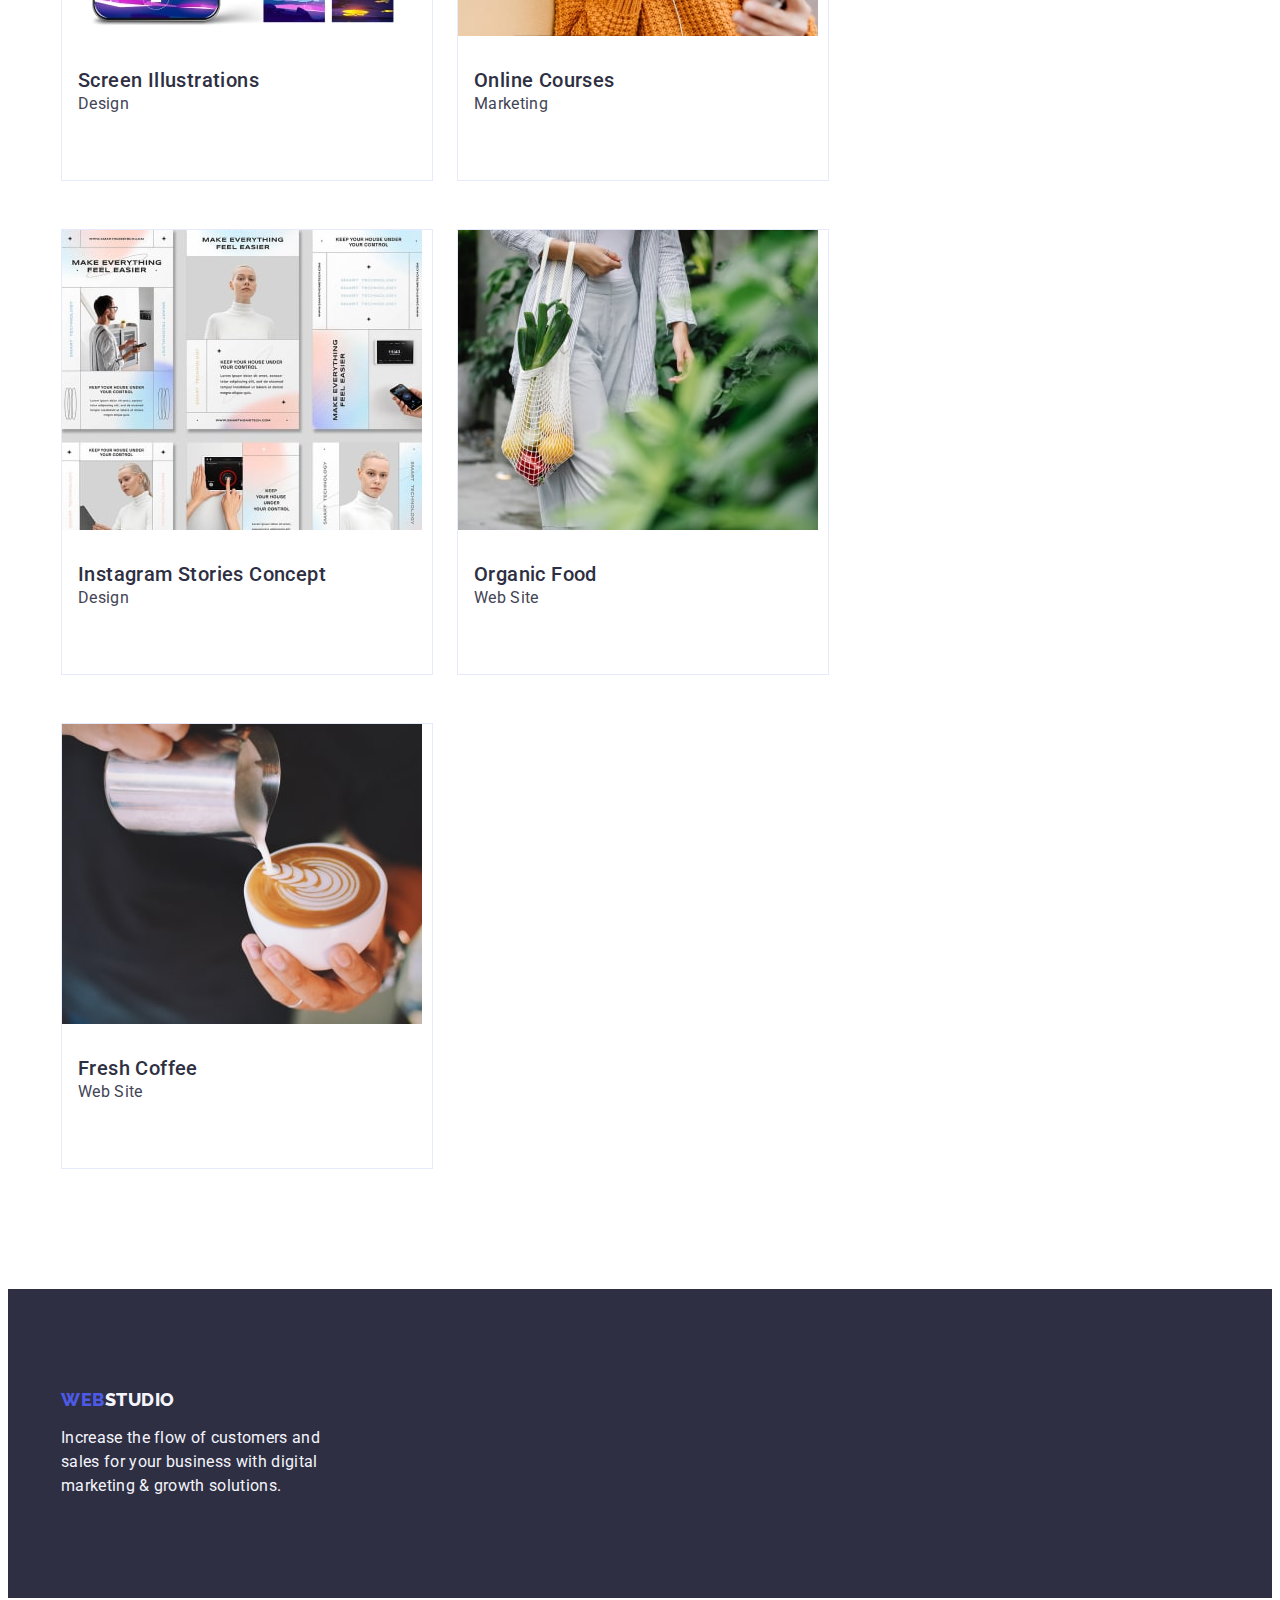
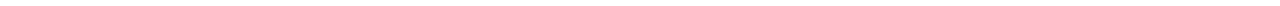
==== commit 74a69ba1: "update" ====
--- a/portfolio.html
+++ b/portfolio.html
@@ -61,30 +61,45 @@
     <main>
       <section class="portfolio">
         <div class="container">
-          <h1 class="portfolio-title" hidden>Filters</h1>
+          <h1 class="portfolio-title visually-hidden">Filters</h1>
           <ul class="portfolio-filter-list list">
             <li class="portfolio-filter-item">
-              <button class="portfolio-filter-button button" type="button">
+              <button
+                class="portfolio-filter-button button portfolio-btn"
+                type="button"
+              >
                 All
               </button>
             </li>
             <li class="portfolio-filter-item">
-              <button class="portfolio-filter-button button" type="button">
+              <button
+                class="portfolio-filter-button button portfolio-btn"
+                type="button"
+              >
                 Web Site
               </button>
             </li>
             <li class="portfolio-filter-item">
-              <button class="portfolio-filter-button button" type="button">
+              <button
+                class="portfolio-filter-button button portfolio-btn"
+                type="button"
+              >
                 App
               </button>
             </li>
             <li class="portfolio-filter-item">
-              <button class="portfolio-filter-button button" type="button">
+              <button
+                class="portfolio-filter-button button portfolio-btn"
+                type="button"
+              >
                 Design
               </button>
             </li>
             <li class="portfolio-filter-item">
-              <button class="portfolio-filter-button button" type="button">
+              <button
+                class="portfolio-filter-button button portfolio-btn"
+                type="button"
+              >
                 Marketing
               </button>
             </li>
@@ -99,10 +114,12 @@
                   width="360"
                   height="300"
                 />
-                <h2 class="portfolio-list-title">
-                  Banking App Interface Concept
-                </h2>
-                <p class="portfolio-list-text">App</p></a
+                <div class="portfolio-item-content">
+                  <h2 class="portfolio-list-title">
+                    Banking App Interface Concept
+                  </h2>
+                  <p class="portfolio-list-text">App</p>
+                </div></a
               >
             </li>
             <li class="portfolio-list-item">
@@ -114,8 +131,10 @@
                   width="360"
                   height="300"
                 />
-                <h2 class="portfolio-list-title">Cashless Payment</h2>
-                <p class="portfolio-list-text">Marketing</p></a
+                <div class="portfolio-item-content">
+                  <h2 class="portfolio-list-title">Cashless Payment</h2>
+                  <p class="portfolio-list-text">Marketing</p>
+                </div></a
               >
             </li>
             <li class="portfolio-list-item">
@@ -127,8 +146,10 @@
                   width="360"
                   height="300"
                 />
-                <h2 class="portfolio-list-title">Meditation App</h2>
-                <p class="portfolio-list-text">App</p></a
+                <div class="portfolio-item-content">
+                  <h2 class="portfolio-list-title">Meditation App</h2>
+                  <p class="portfolio-list-text">App</p>
+                </div></a
               >
             </li>
             <li class="portfolio-list-item">
@@ -140,8 +161,10 @@
                   width="360"
                   height="300"
                 />
-                <h2 class="portfolio-list-title">Taxi Service</h2>
-                <p class="portfolio-list-text">Marketing</p></a
+                <div class="portfolio-item-content">
+                  <h2 class="portfolio-list-title">Taxi Service</h2>
+                  <p class="portfolio-list-text">Marketing</p>
+                </div></a
               >
             </li>
             <li class="portfolio-list-item">
@@ -153,8 +176,10 @@
                   width="360"
                   height="300"
                 />
-                <h2 class="portfolio-list-title">Screen Illustrations</h2>
-                <p class="portfolio-list-text">Design</p></a
+                <div class="portfolio-item-content">
+                  <h2 class="portfolio-list-title">Screen Illustrations</h2>
+                  <p class="portfolio-list-text">Design</p>
+                </div></a
               >
             </li>
             <li class="portfolio-list-item">
@@ -166,8 +191,10 @@
                   width="360"
                   height="300"
                 />
-                <h2 class="portfolio-list-title">Online Courses</h2>
-                <p class="portfolio-list-text">Marketing</p></a
+                <div class="portfolio-item-content">
+                  <h2 class="portfolio-list-title">Online Courses</h2>
+                  <p class="portfolio-list-text">Marketing</p>
+                </div></a
               >
             </li>
             <li class="portfolio-list-item">
@@ -179,9 +206,13 @@
                   width="360"
                   height="300"
                 />
-                <h2 class="portfolio-list-title">Instagram Stories Concept</h2>
-                <p class="portfolio-list-text">Design</p></a
-              >
+                <div class="portfolio-item-content">
+                  <h2 class="portfolio-list-title">
+                    Instagram Stories Concept
+                  </h2>
+                  <p class="portfolio-list-text">Design</p>
+                </div>
+              </a>
             </li>
             <li class="portfolio-list-item">
               <a class="portfolio-img-link link" href="">
@@ -192,8 +223,10 @@
                   width="360"
                   height="300"
                 />
-                <h2 class="portfolio-list-title">Organic Food</h2>
-                <p class="portfolio-list-text">Web Site</p></a
+                <div class="portfolio-item-content">
+                  <h2 class="portfolio-list-title">Organic Food</h2>
+                  <p class="portfolio-list-text">Web Site</p>
+                </div></a
               >
             </li>
             <li class="portfolio-list-item">
@@ -205,8 +238,10 @@
                   width="360"
                   height="300"
                 />
-                <h2 class="portfolio-list-title">Fresh Coffee</h2>
-                <p class="portfolio-list-text">Web Site</p></a
+                <div class="portfolio-item-content">
+                  <h2 class="portfolio-list-title">Fresh Coffee</h2>
+                  <p class="portfolio-list-text">Web Site</p>
+                </div></a
               >
             </li>
           </ul>
--- a/css/style.css
+++ b/css/style.css
@@ -77,6 +77,11 @@
   display: block;
 }
 
+.visually-hidden {
+  position: fixed;
+  transform: scale(0);
+}
+
 /* Header styles --------------------------------------------------------------- */
 
 .header {
@@ -101,6 +106,7 @@
   line-height: 1.17;
   letter-spacing: 0.03em;
   text-transform: uppercase;
+  margin-right: 76px;
 }
 .header-logo-color {
   font-family: var(--pramiry-font);
@@ -113,6 +119,7 @@
 .header-navigation-list {
   display: flex;
   gap: 40px;
+  padding: 24px 0;
 }
 .header-navigation-item {
   color: var(--navy-blue);
@@ -157,7 +164,7 @@
   display: flex;
   flex-direction: column;
   align-items: center;
-  padding: 188px 472px 188px 472px;
+  padding: 188px 0;
   gap: 48px;
 }
 .hero-title {
@@ -167,7 +174,7 @@
   font-size: 56px;
   line-height: 1.07;
   letter-spacing: 0.02em;
-  width: 496px;
+  max-width: 496px;
   height: 120px;
 }
 .hero-button {
@@ -179,7 +186,10 @@
   line-height: 1.5;
   letter-spacing: 0.04em;
   cursor: pointer;
-  display: flex;
+  border: none;
+  display: block;
+  min-width: 169px;
+  height: 56px;
   padding: 16px 32px;
   border-radius: 4px;
   box-shadow: 0px 4px 4px 0px rgba(0, 0, 0, 0.15);
@@ -198,6 +208,7 @@
   gap: 24px;
 }
 .advantages-list-item {
+  width: calc((100% - 72px) / 4);
 }
 .advantages-item-title {
   color: var(--navy-blue);
@@ -206,6 +217,7 @@
   font-weight: 500;
   line-height: 1.2;
   letter-spacing: 0.02em;
+  margin-bottom: 8px;
 }
 .advantages-item-text {
   color: var(--slate);
@@ -237,6 +249,7 @@
   gap: 24px;
 }
 .examples-list-item {
+  width: calc((100% - 48px) / 3);
 }
 .examples-list-img {
 }
@@ -248,6 +261,7 @@
 }
 .container-team {
   padding-top: 120px;
+  padding-bottom: 120px;
 }
 .team-title {
   color: var(--navy-blue);
@@ -262,10 +276,10 @@
 .team-list {
   display: flex;
   gap: 24px;
-  padding-bottom: 120px;
 }
 .team-list-item {
   background-color: var(--white);
+  width: calc((100% - 72px) / 4);
   border-radius: 0px 0px 4px 4px;
   box-shadow: 0px 2px 1px 0px rgba(46, 47, 66, 0.08),
     0px 1px 1px 0px rgba(46, 47, 66, 0.16),
@@ -282,6 +296,7 @@
   font-weight: 500;
   line-height: 1.2;
   letter-spacing: 0.02em;
+  margin-bottom: 8px;
 }
 .team-list-text {
   color: var(--slate);
@@ -290,8 +305,9 @@
   font-size: 16px;
   line-height: 1.5;
   letter-spacing: 0.02em;
-  padding-bottom: 32px;
-  margin-top: 8px;
+}
+.team-list-content {
+  padding: 32px 0;
 }
 
 /* Footer --------------------------------------------------------------- */
@@ -300,7 +316,7 @@
   background: var(--navy-blue);
 }
 .container-footer {
-  padding-top: 101.5px;
+  padding-top: 100px;
   padding-bottom: 100px;
 }
 .footer-text {
@@ -309,10 +325,8 @@
   font-size: 16px;
   line-height: 1.5;
   letter-spacing: 0.02em;
-  display: flex;
-  width: 264px;
-  height: 72px;
-  margin-top: 17.5px;
+  max-width: 264px;
+  max-height: 72px;
 }
 .footer-logo {
   color: var(--iris);
@@ -322,8 +336,8 @@
   line-height: 1.17;
   letter-spacing: 0.03em;
   text-transform: uppercase;
-}
-.footer-logo-link {
+  display: inline-block;
+  margin-bottom: 16px;
 }
 .footer-logo-color {
   color: var(--cloud, #f4f4fd);
@@ -338,12 +352,13 @@
 /* Portfolio ---------------------------------------------------------------*/
 
 .portfolio {
+  padding-top: 96px;
+  padding-bottom: 120px;
 }
 .portfolio-title {
 }
 .portfolio-filter-list {
   display: flex;
-  padding-top: 96px;
   margin-bottom: 72px;
   justify-content: center;
   gap: 24px;
@@ -364,11 +379,14 @@
   border: 1px solid var(--cornflower, #e7e9fc);
   padding: 12px 24px 12px 24px;
 }
+.portfolio-btn:hover,
+.portfolio-btn:focus {
+  border: 1px solid transparent;
+}
 .portfolio-list {
   display: flex;
   flex-wrap: wrap;
   gap: 48px 24px;
-  padding-bottom: 120px;
 }
 .portfolio-list-item {
   width: calc((100% - 48px) / 3);
@@ -376,10 +394,12 @@
   border: 1px solid var(--cornflower, #e7e9fc);
 }
 .portfolio-list-img {
-  margin-bottom: 32px;
 }
 .portfolio-img-link {
 }
+.portfolio-item-content {
+  padding: 32px 16px;
+}
 .portfolio-list-title {
   color: var(--navy-blue);
   font-family: var(--pramiry-font);
@@ -387,7 +407,6 @@
   font-weight: 500;
   line-height: 1.2;
   letter-spacing: 0.02em;
-  padding-left: 16px;
 }
 .portfolio-list-text {
   color: var(--slate);
@@ -395,5 +414,4 @@
   font-size: 16px;
   line-height: 1.5;
   letter-spacing: 0.02em;
-  padding-left: 16px;
-}
+}
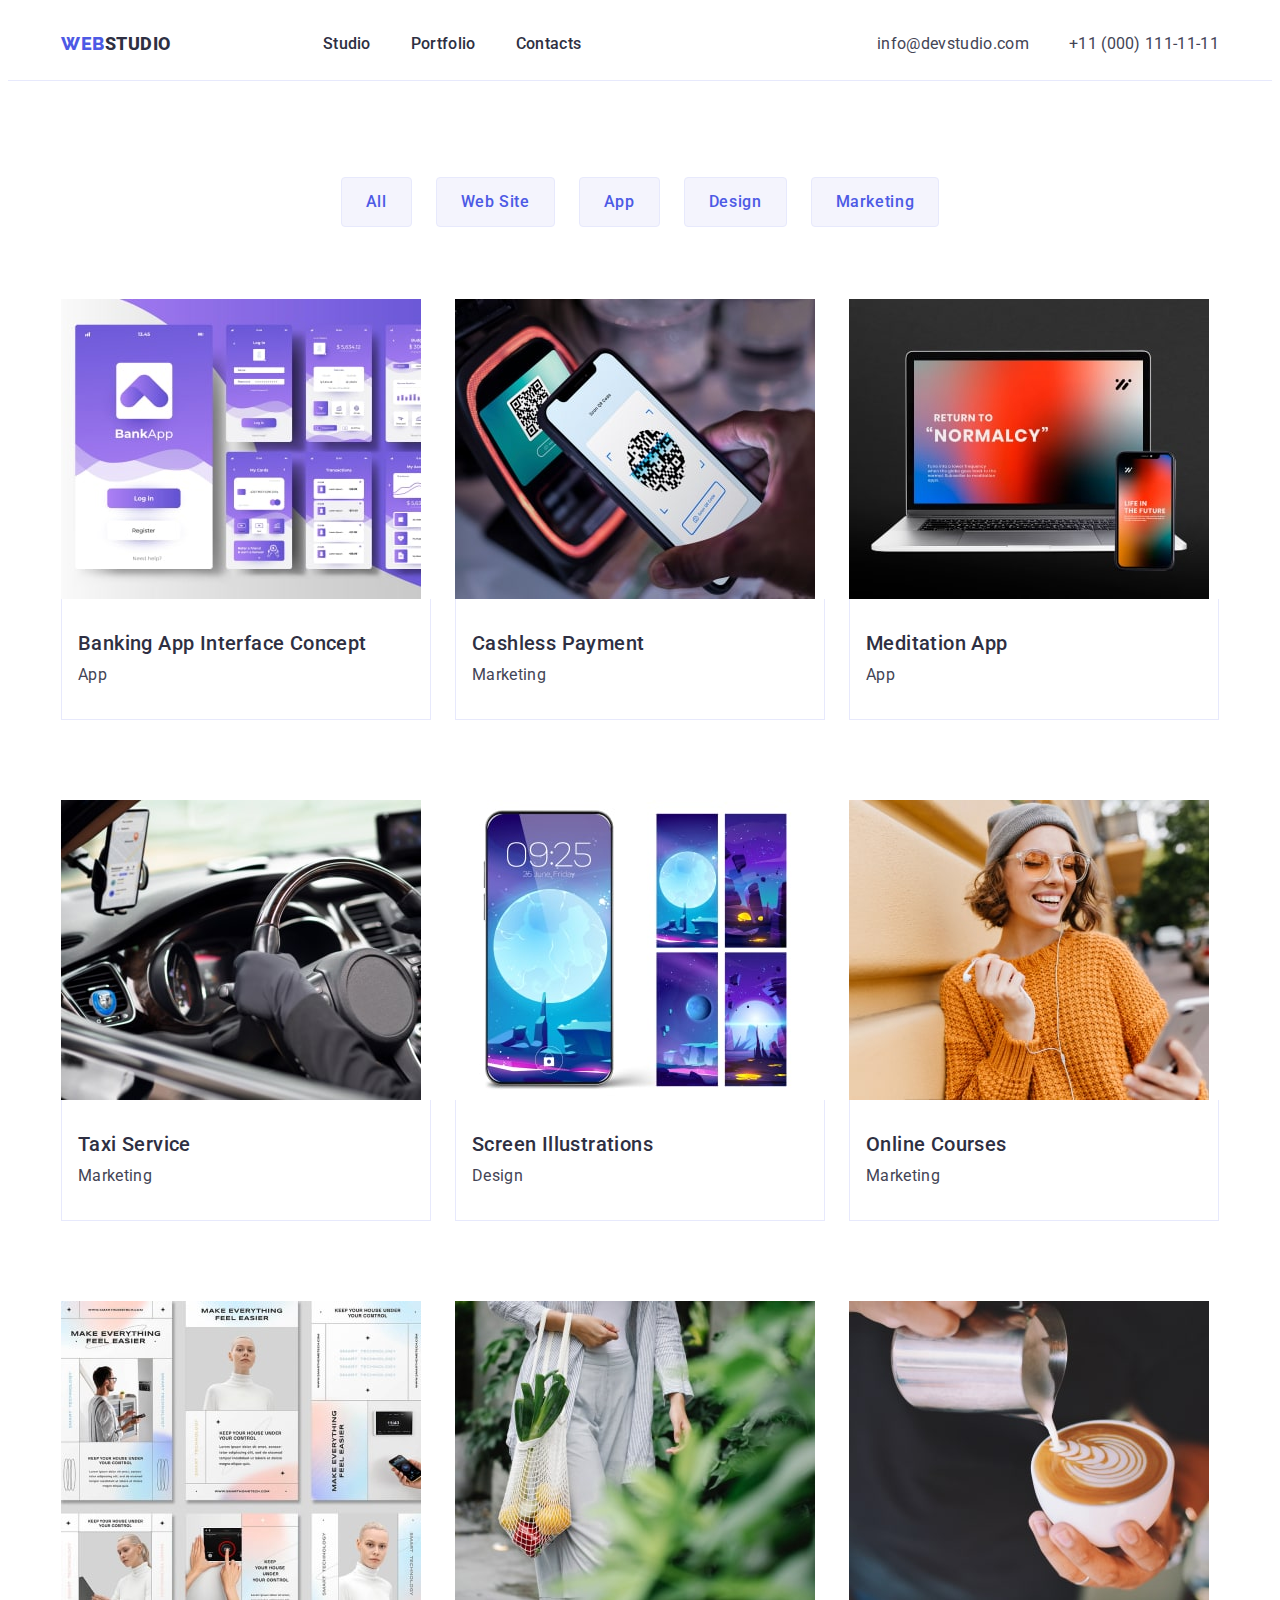
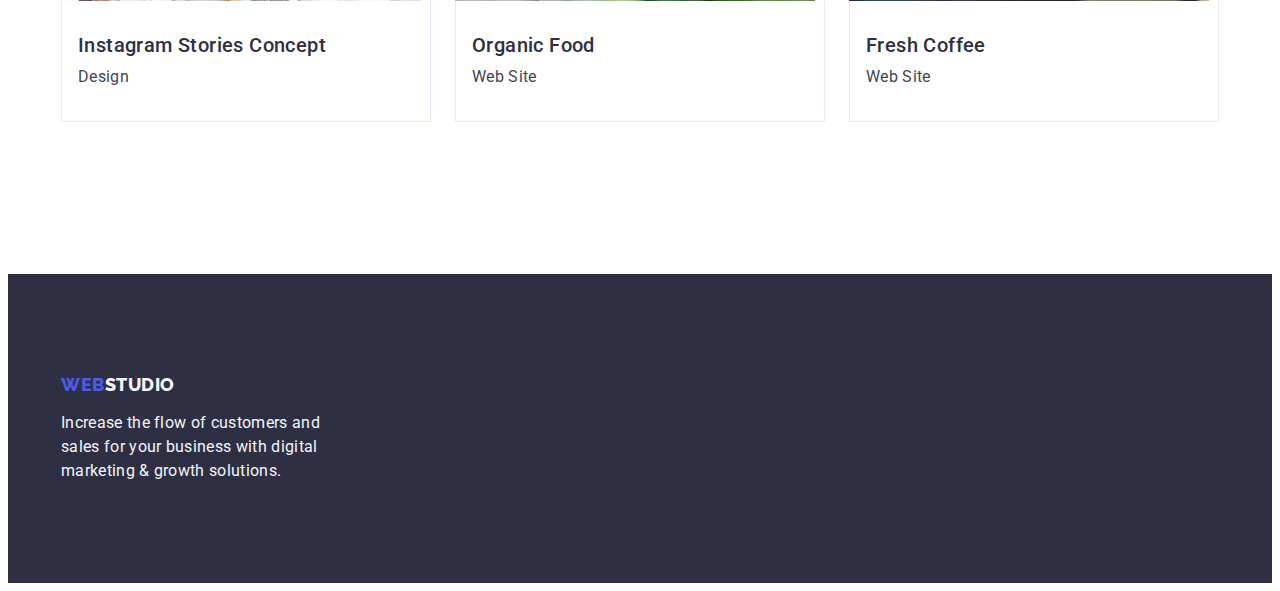
==== commit df78f6e3: "update" ====
--- a/portfolio.html
+++ b/portfolio.html
@@ -61,7 +61,7 @@
     <main>
       <section class="portfolio">
         <div class="container">
-          <h1 class="portfolio-title visually-hidden">Filters</h1>
+          <h1 class="visually-hidden">Filters</h1>
           <ul class="portfolio-filter-list list">
             <li class="portfolio-filter-item">
               <button
--- a/css/style.css
+++ b/css/style.css
@@ -78,8 +78,16 @@
 }
 
 .visually-hidden {
-  position: fixed;
-  transform: scale(0);
+  position: absolute;
+  width: 1px;
+  height: 1px;
+  margin: -1px;
+  border: 0;
+  padding: 0;
+  white-space: nowrap;
+  clip-path: inset(100%);
+  clip: rect(0 0 0 0);
+  overflow: hidden;
 }
 
 /* Header styles --------------------------------------------------------------- */
@@ -119,17 +127,17 @@
 .header-navigation-list {
   display: flex;
   gap: 40px;
+}
+.header-navigation-item {
+  color: var(--navy-blue);
+  font-family: Roboto;
+  font-size: 16px;
+  font-weight: 500;
+  line-height: 1.5;
+  letter-spacing: 0.02em;
+}
+.header-link {
   padding: 24px 0;
-}
-.header-navigation-item {
-  color: var(--navy-blue);
-  font-family: Roboto;
-  font-size: 16px;
-  font-weight: 500;
-  line-height: 1.5;
-  letter-spacing: 0.02em;
-}
-.header-link {
 }
 .header-address {
   font-style: normal;
@@ -159,12 +167,12 @@
 
 .hero {
   background: var(--navy-blue);
+  padding: 188px 0;
 }
 .container-hero {
   display: flex;
   flex-direction: column;
   align-items: center;
-  padding: 188px 0;
   gap: 48px;
 }
 .hero-title {
@@ -198,13 +206,10 @@
 /*Adventages ---------------------------------------------------------------*/
 
 .advantages {
-}
-.advantages-title {
+  padding: 120px 0;
 }
 .advantages-list {
   display: flex;
-  padding-top: 120px;
-  padding-bottom: 120px;
   gap: 24px;
 }
 .advantages-list-item {
@@ -230,9 +235,9 @@
 /* Examples --------------------------------------------------------------- */
 
 .examples {
+  padding-bottom: 120px;
 }
 .contanier-examples {
-  padding-bottom: 120px;
 }
 .examples-title {
   color: var(--navy-blue);
@@ -258,10 +263,9 @@
 
 .team {
   background-color: var(--cloud);
+  padding: 120px 0;
 }
 .container-team {
-  padding-top: 120px;
-  padding-bottom: 120px;
 }
 .team-title {
   color: var(--navy-blue);
@@ -314,10 +318,9 @@
 
 .footer {
   background: var(--navy-blue);
+  padding: 100px 0;
 }
 .container-footer {
-  padding-top: 100px;
-  padding-bottom: 100px;
 }
 .footer-text {
   color: var(--cloud);
@@ -355,8 +358,6 @@
   padding-top: 96px;
   padding-bottom: 120px;
 }
-.portfolio-title {
-}
 .portfolio-filter-list {
   display: flex;
   margin-bottom: 72px;
@@ -391,7 +392,6 @@
 .portfolio-list-item {
   width: calc((100% - 48px) / 3);
   padding-bottom: 32px;
-  border: 1px solid var(--cornflower, #e7e9fc);
 }
 .portfolio-list-img {
 }
@@ -399,6 +399,8 @@
 }
 .portfolio-item-content {
   padding: 32px 16px;
+  border: 1px solid var(--cornflower);
+  border-top: none;
 }
 .portfolio-list-title {
   color: var(--navy-blue);
@@ -407,6 +409,7 @@
   font-weight: 500;
   line-height: 1.2;
   letter-spacing: 0.02em;
+  margin-bottom: 8px;
 }
 .portfolio-list-text {
   color: var(--slate);
